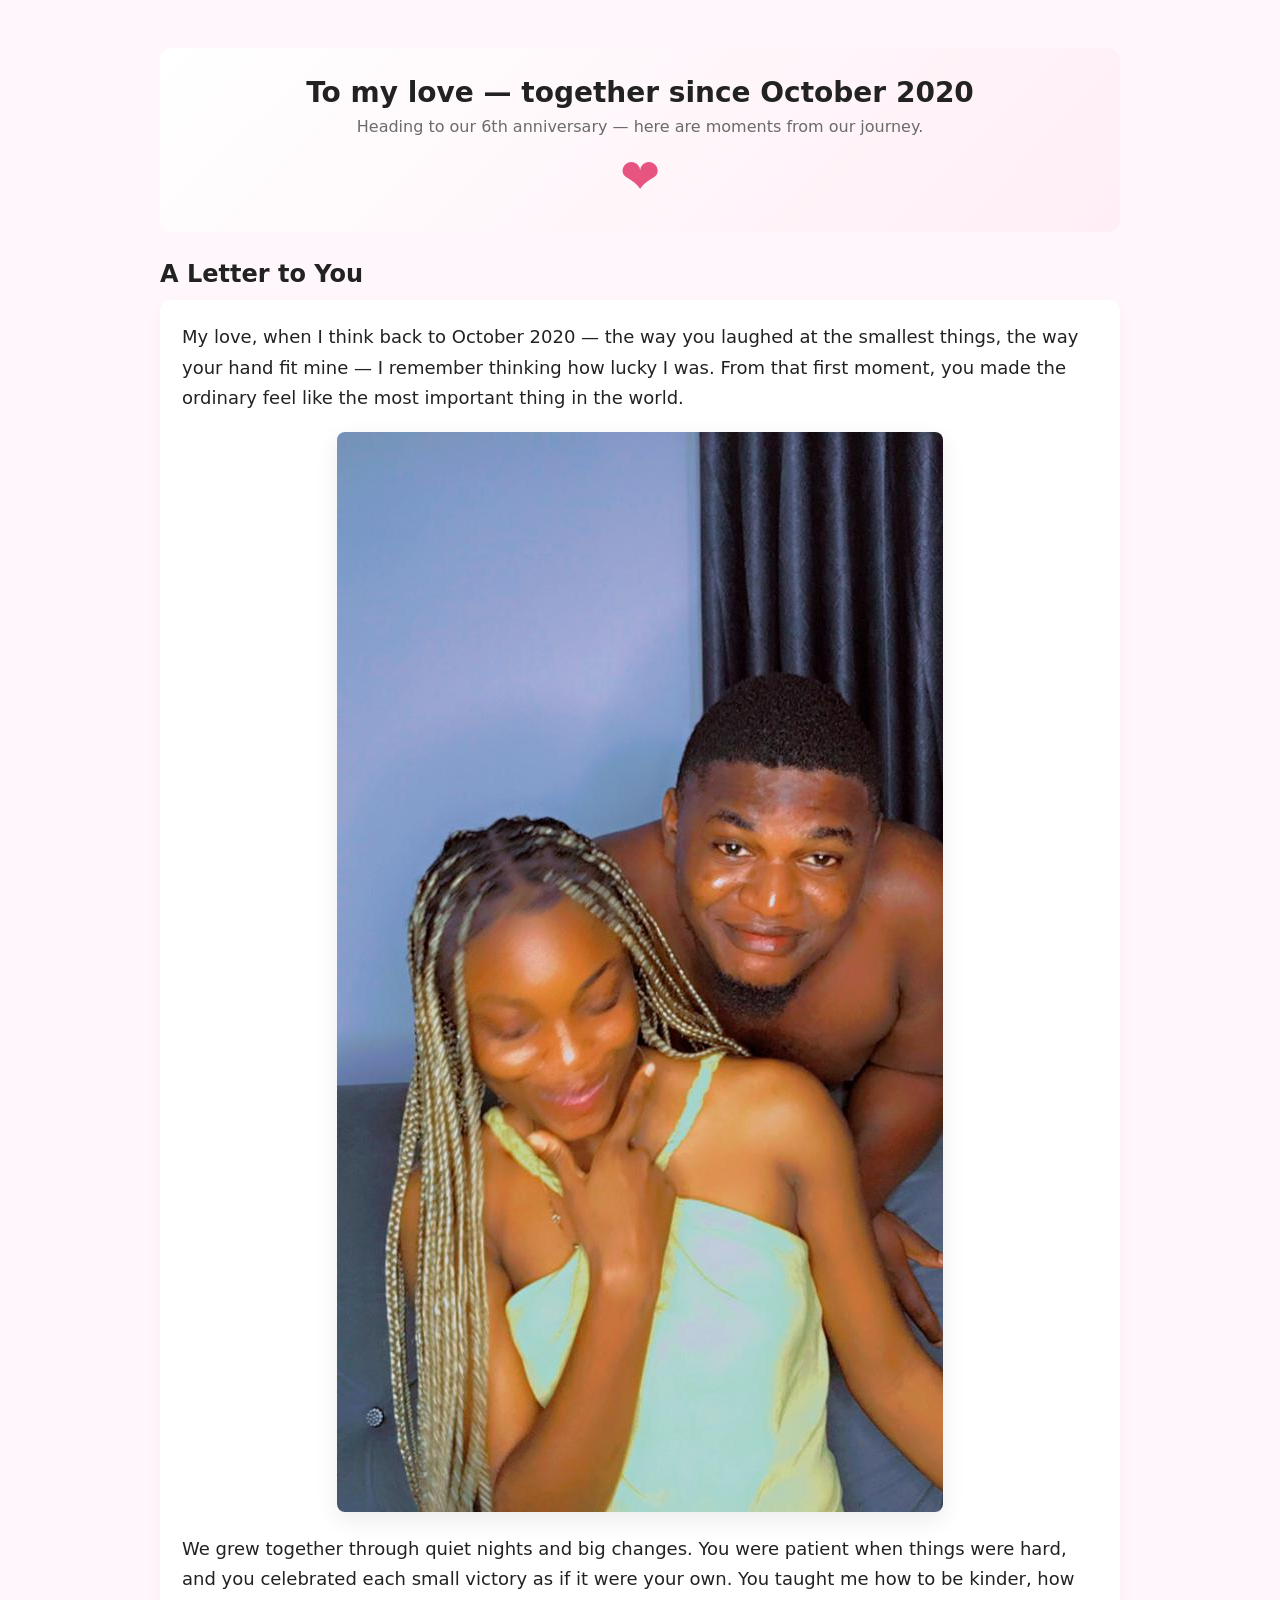
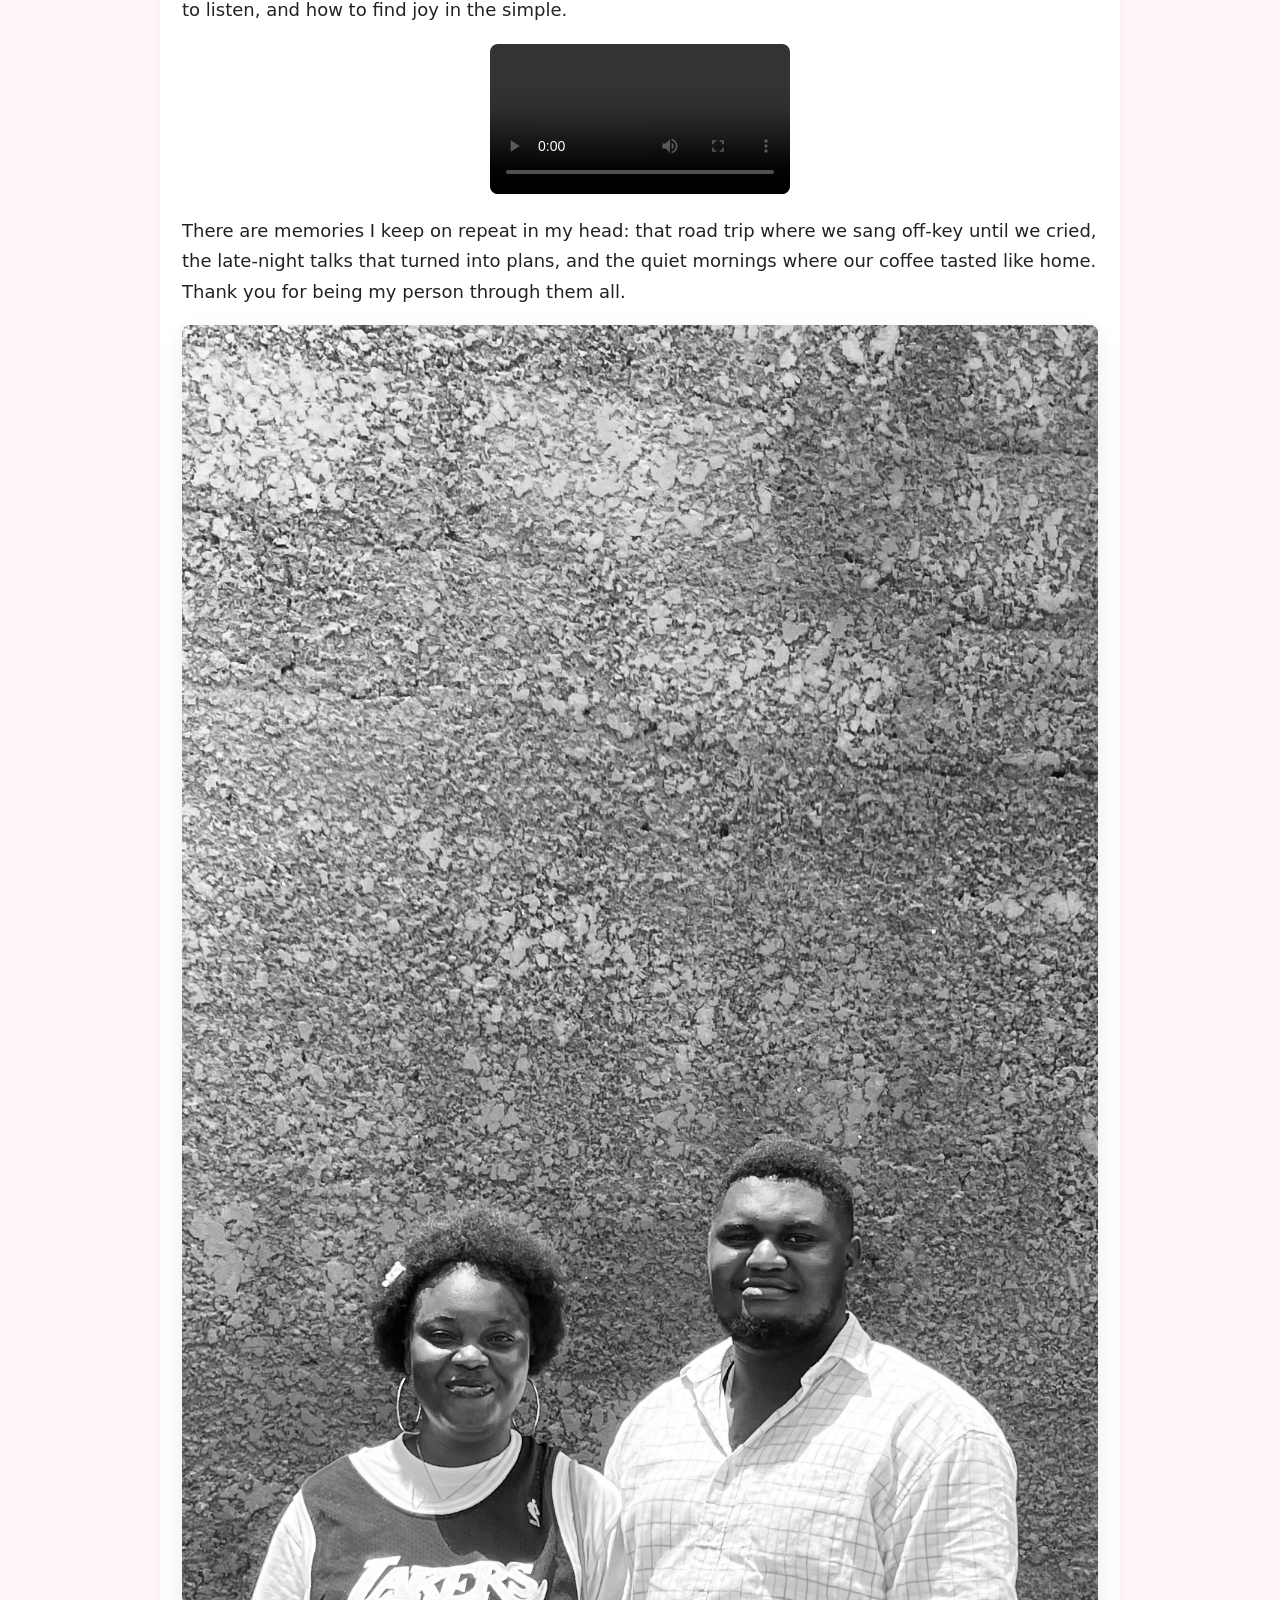
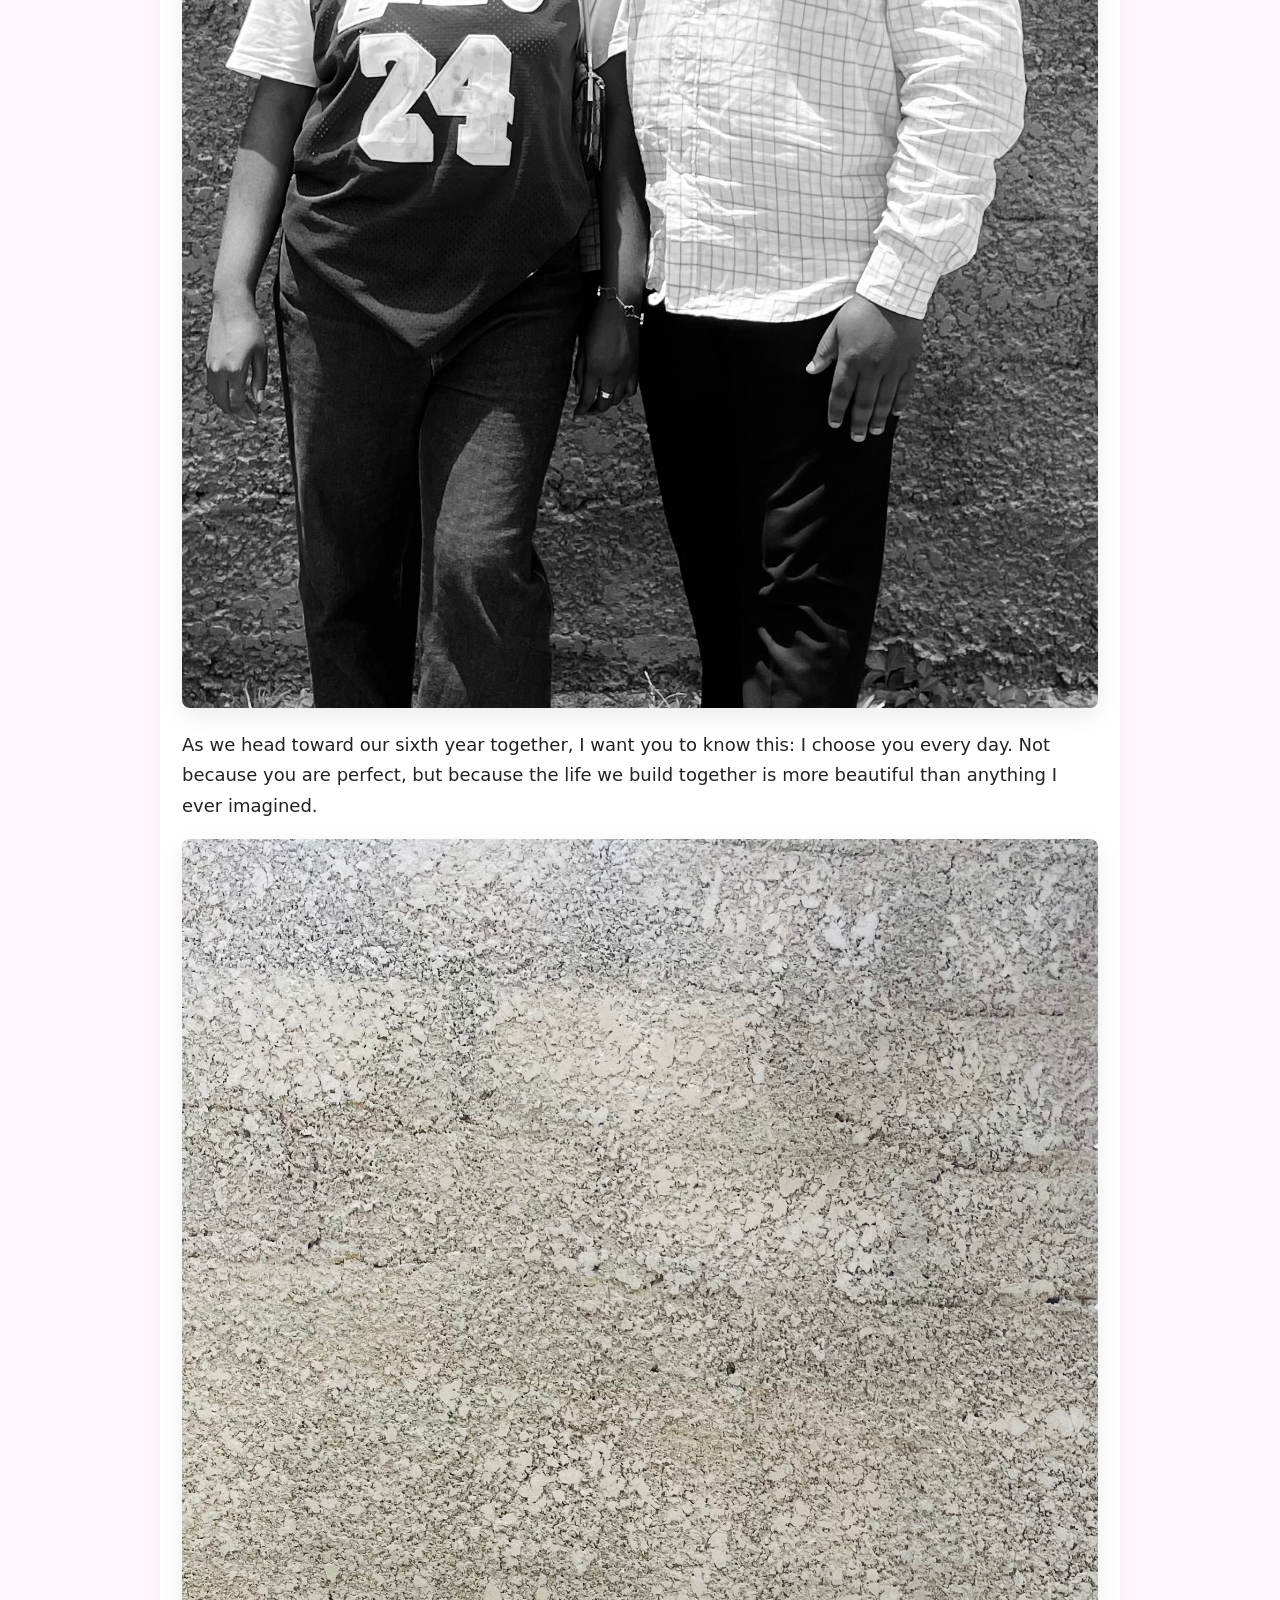
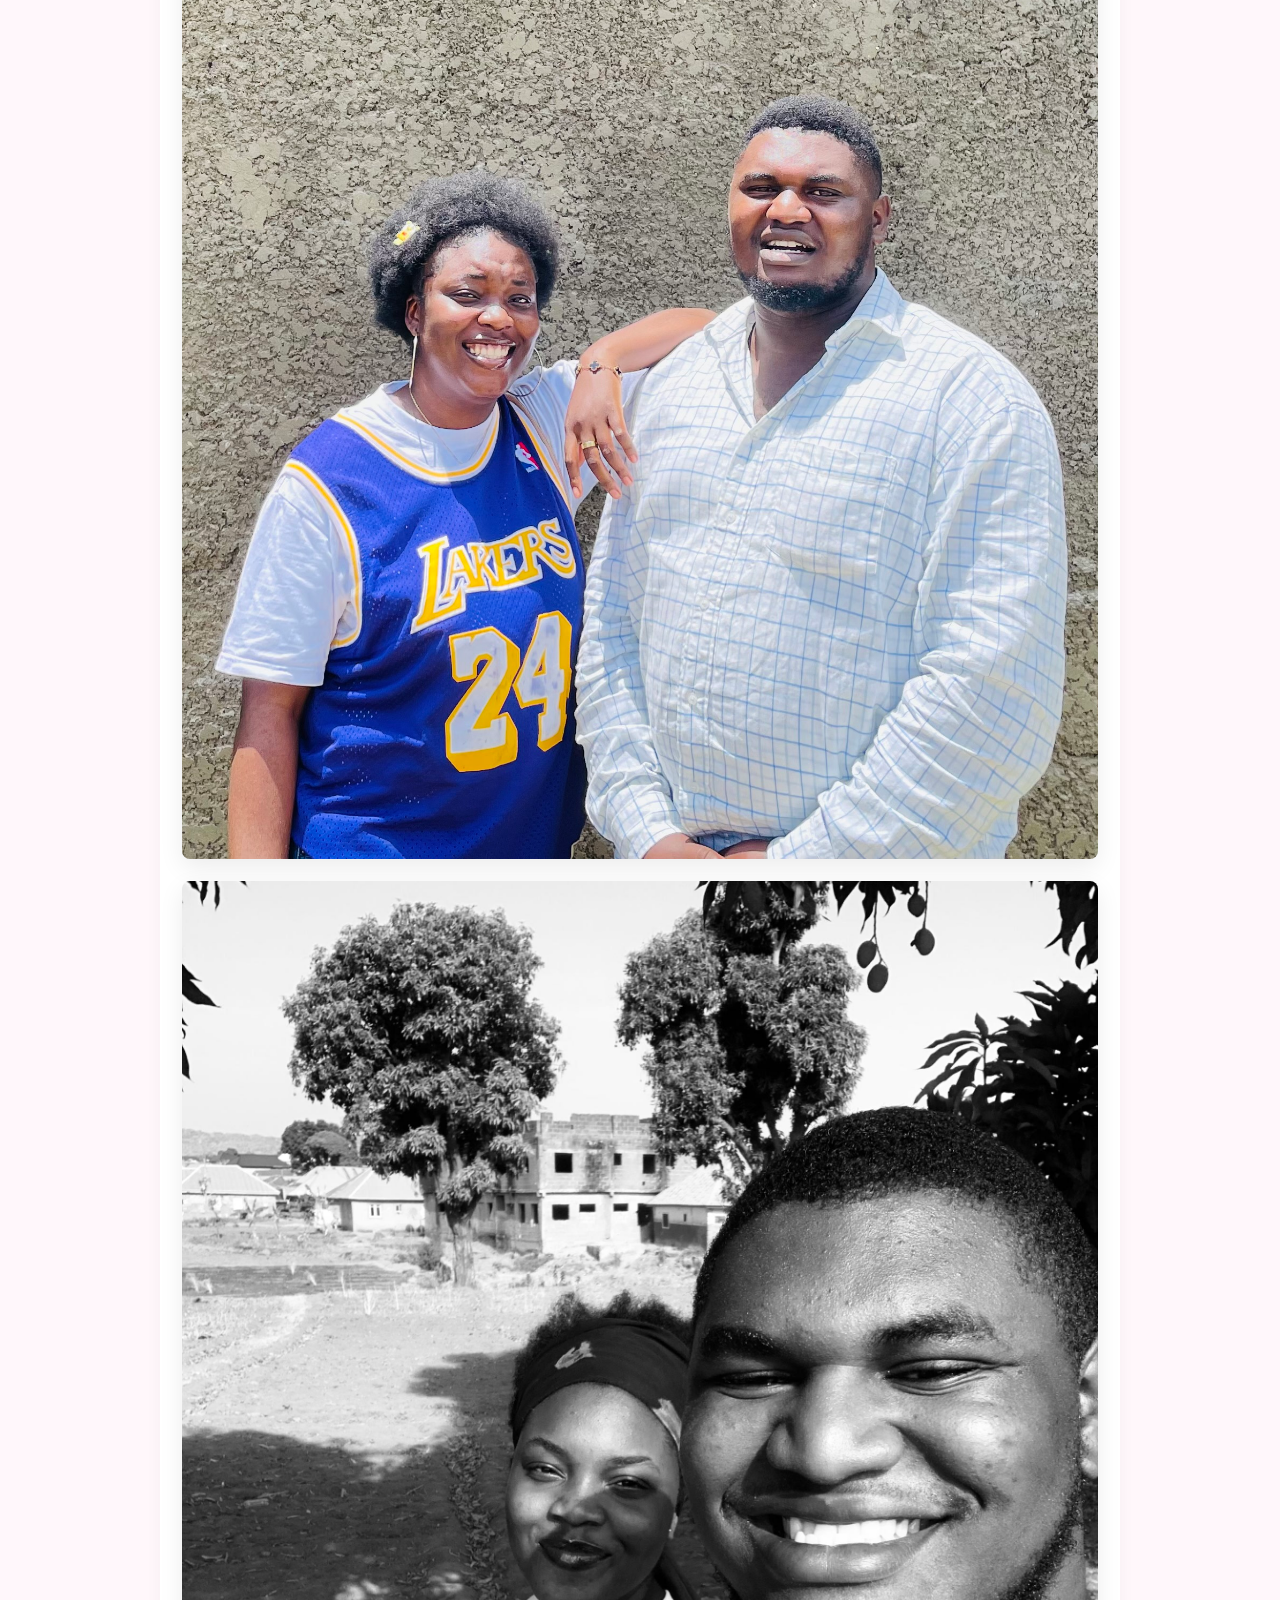
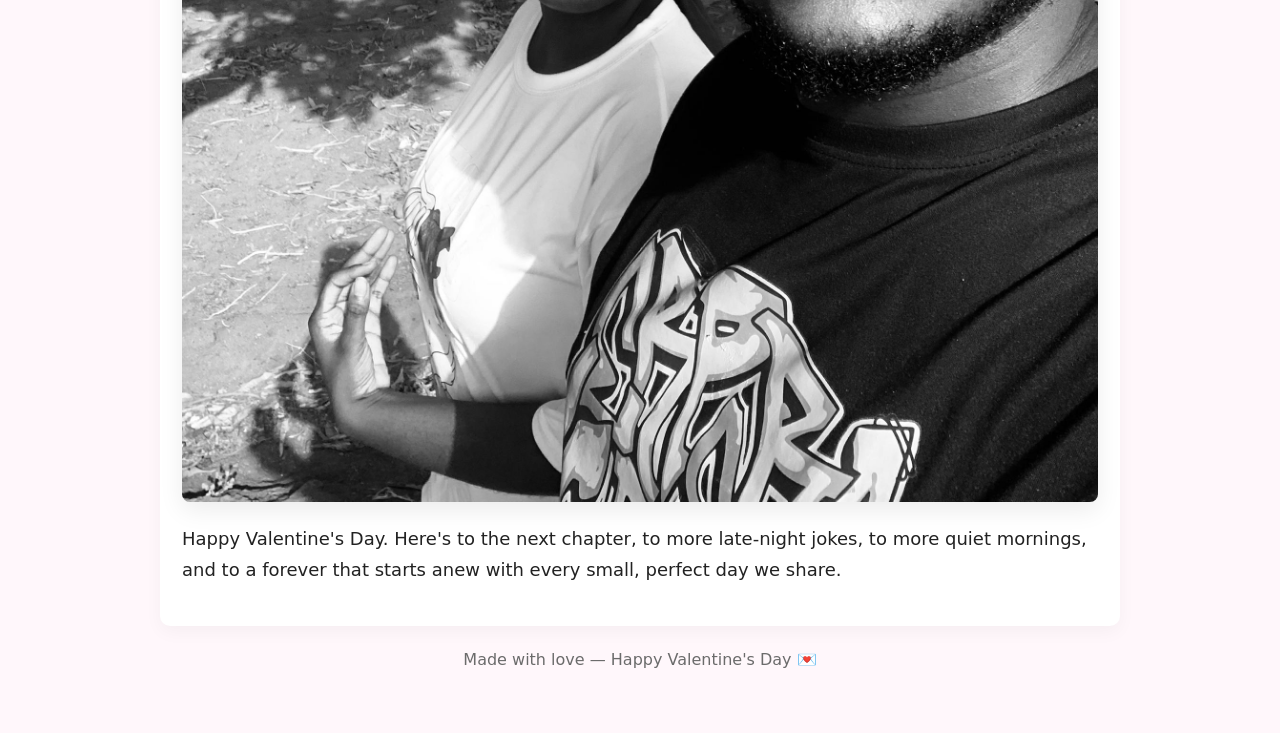
==== valentine.html @ 389cc927 "Add initial implementation of Valentine's Day tribute page - Create HTML structure for the tribute p" ====
<!doctype html>
<html lang="en">
  <head>
    <meta charset="utf-8" />
    <meta name="viewport" content="width=device-width, initial-scale=1" />
    <title>For You — 6 Years of Us</title>
    <link rel="stylesheet" href="css/styles.css" />
  </head>
  <body>
    <main class="page">
      <header class="hero">
        <h1>To my love — together since October 2020</h1>
        <p class="sub">Heading to our 6th anniversary — here are moments from our journey.</p>
        <div class="heart">❤</div>
      </header>

      <section class="story" id="story">
        <h2>A Letter to You</h2>
        <div id="story-content" class="story-content"></div>
      </section>

      <div id="lightbox" class="lightbox hidden">
        <button id="close">✕</button>
        <img id="lb-img" src="" alt="" />
        <div class="lb-controls">
          <button id="prev">◀</button>
          <button id="next">▶</button>
        </div>
      </div>

      <footer class="footer">
        <p>Made with love — Happy Valentine's Day 💌</p>
      </footer>
    </main>

    <script src="js/script.js"></script>
  </body>
</html>
---- css/styles.css ----
:root{
  --bg:#fff7fb;
  --accent:#e75480;
  --muted:#6b6b6b;
  --max-width:1000px;
}
*{box-sizing:border-box}
body{font-family:Inter, system-ui, -apple-system, 'Segoe UI', Roboto, 'Helvetica Neue', Arial; margin:0; background:var(--bg); color:#222}
.page{max-width:var(--max-width); margin:28px auto; padding:20px}
.hero{background:linear-gradient(135deg,#fff 0%,#ffeef6 100%); border-radius:12px; padding:28px; text-align:center; position:relative}
.hero h1{margin:0 0 8px; font-size:28px}
.hero .sub{margin:0 0 12px; color:var(--muted)}
.heart{font-size:48px; animation:beat 1s infinite ease-in-out; color:var(--accent); margin-top:8px}
@keyframes beat{0%,100%{transform:scale(1)}50%{transform:scale(1.15)}}

.timeline{margin-top:28px}
.timeline h2{margin:0 0 12px}
.timeline-items{display:flex; gap:12px; flex-wrap:wrap}
.tl-item{background:#fff; border-radius:10px; padding:12px; flex:1 1 150px; min-width:150px; box-shadow:0 4px 12px rgba(0,0,0,0.06)}
.tl-item h3{margin:0 0 6px; font-size:16px}
.tl-item p{margin:0; color:var(--muted); font-size:14px}

.gallery{margin-top:28px}
.grid{display:grid; grid-template-columns:repeat(auto-fill,minmax(160px,1fr)); gap:12px}
.thumb{background:#fff; border-radius:10px; overflow:hidden; position:relative; cursor:pointer; box-shadow:0 6px 18px rgba(0,0,0,0.08)}
.thumb img{width:100%; height:160px; object-fit:cover; display:block}
.caption{padding:8px; font-size:13px; color:var(--muted)}

/* Story / speech layout */
.story{margin-top:28px}
.story h2{margin:0 0 12px}
.story-content{background:#fff; padding:22px; border-radius:10px; box-shadow:0 6px 18px rgba(0,0,0,0.04)}
.speech{font-size:18px; line-height:1.7; color:#222; margin-bottom:18px}
.speech p{margin:0}
.media{margin:18px 0; text-align:center}
.media img{max-width:100%; height:auto; border-radius:8px; box-shadow:0 8px 24px rgba(0,0,0,0.08); cursor:pointer}
.media video{max-width:100%; border-radius:8px}
.media figcaption{color:var(--muted); margin-top:8px; font-size:13px}

.lightbox{position:fixed; inset:0; display:flex; align-items:center; justify-content:center; background:rgba(0,0,0,0.7); z-index:1000; padding:24px}
.lightbox.hidden{display:none}
.lightbox img{max-width:90%; max-height:70vh; border-radius:8px; display:block}
.lightbox #close{position:absolute; top:18px; right:18px; background:transparent; border:0; color:#fff; font-size:22px}
.lightbox p{color:#fff; margin-top:12px; text-align:center}
.lb-controls{position:absolute; left:18px; right:18px; bottom:28px; display:flex; justify-content:space-between}
.lb-controls button{background:rgba(255,255,255,0.15); border:0; color:#fff; font-size:20px; padding:10px 14px; border-radius:6px}

.footer{text-align:center; color:var(--muted); margin-top:24px}

@media (max-width:520px){.hero h1{font-size:20px}.thumb img{height:120px}}
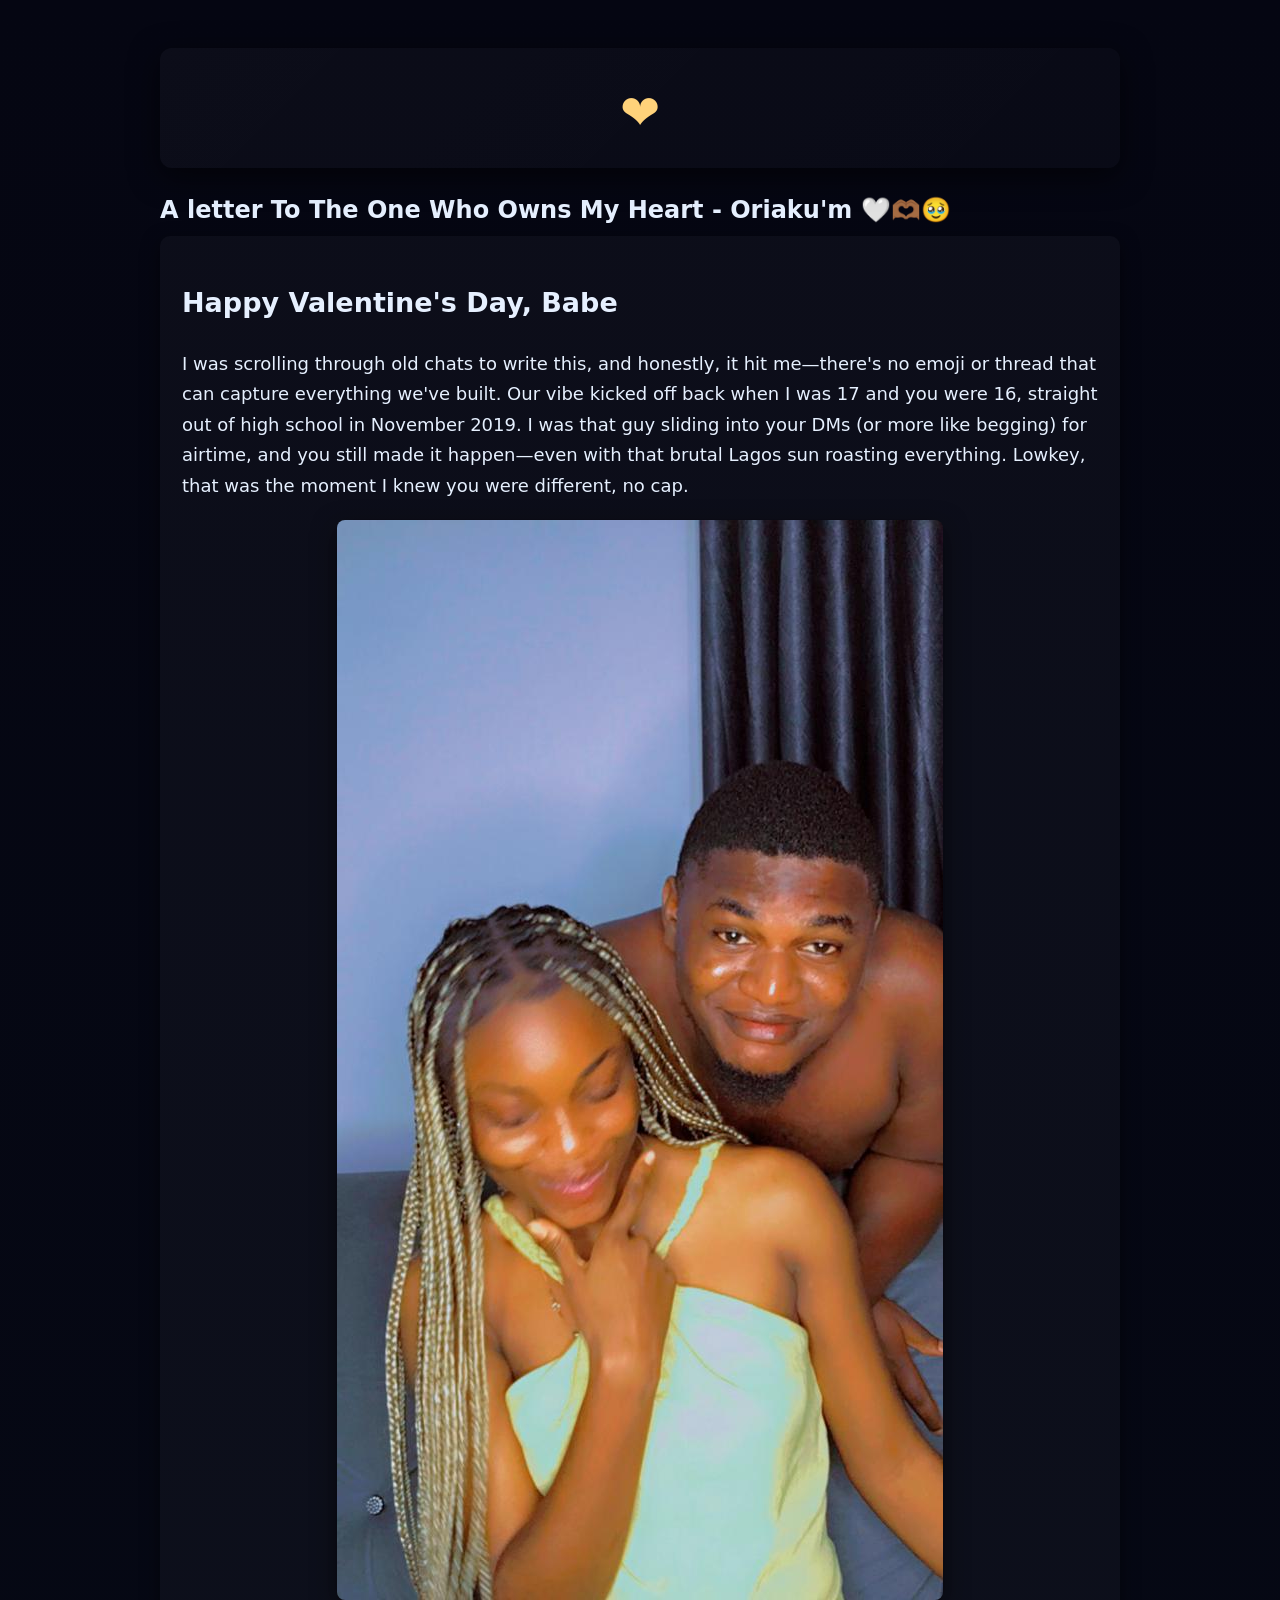
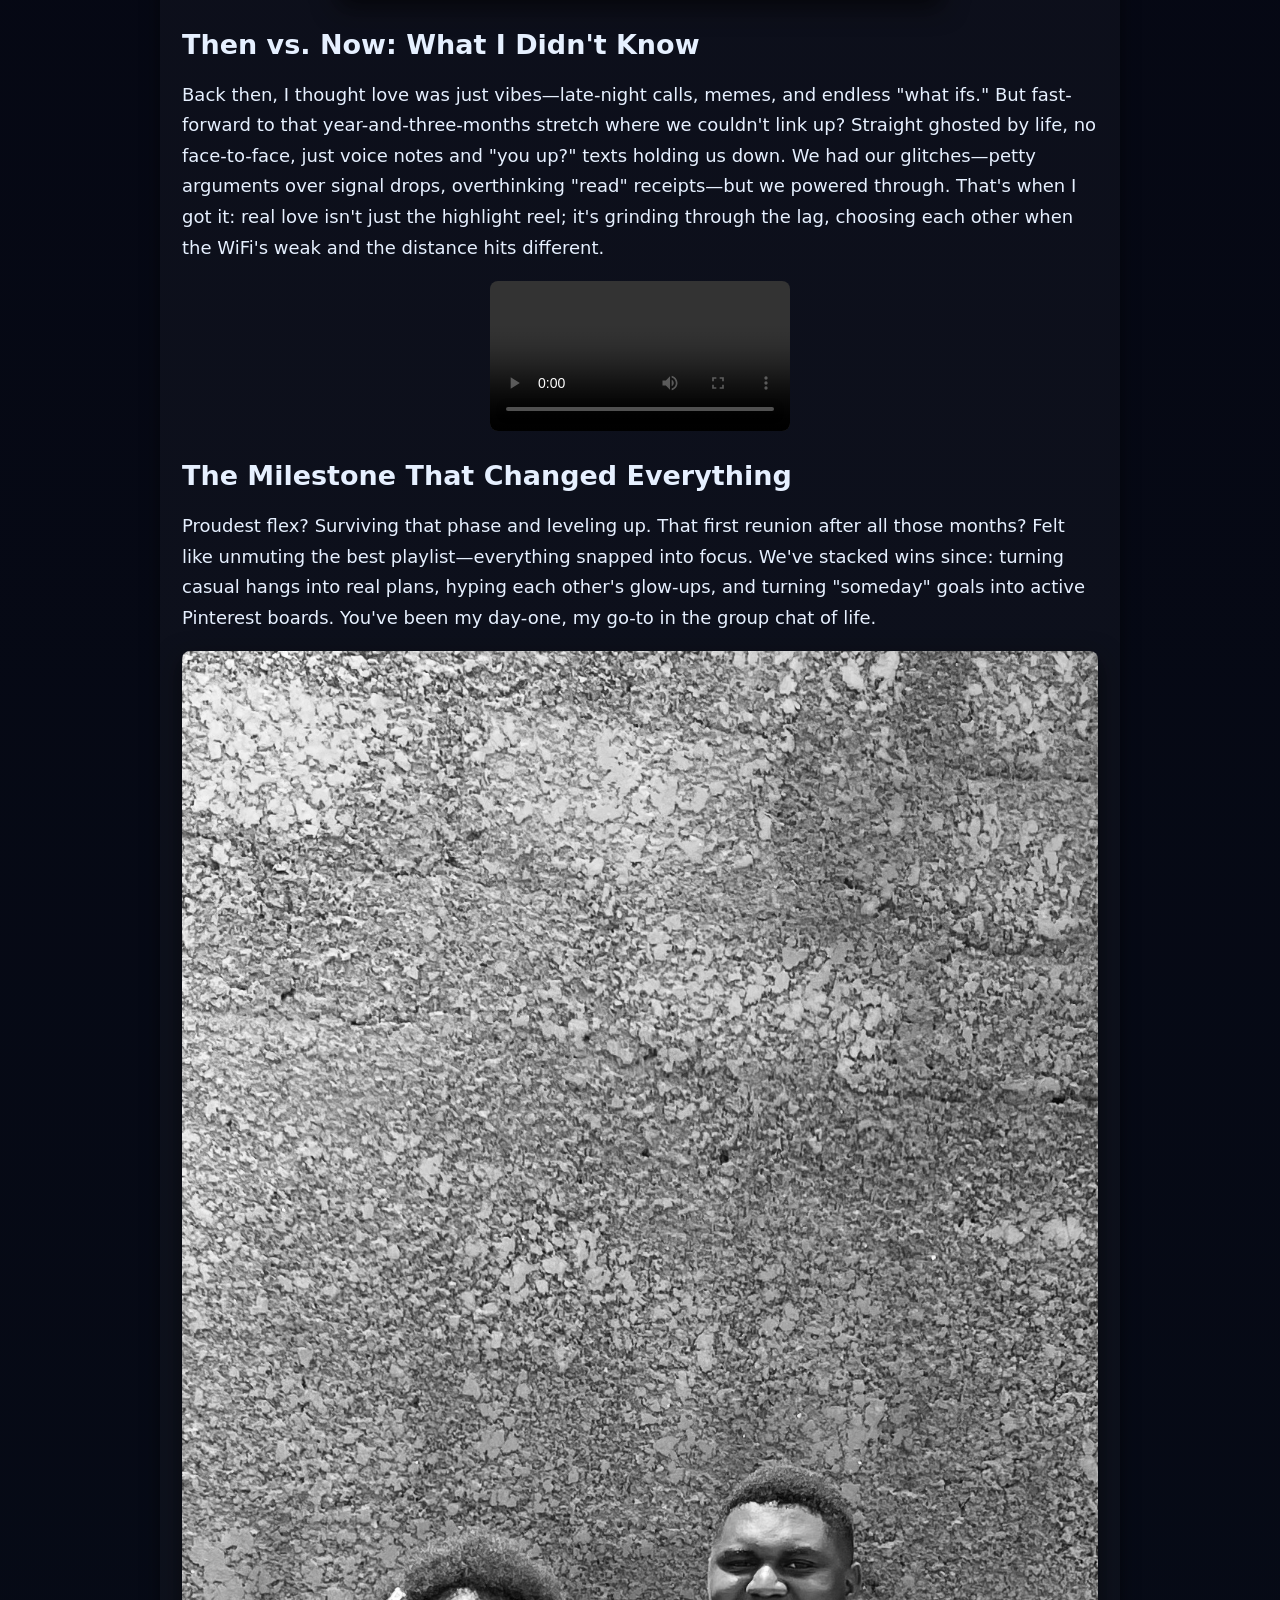
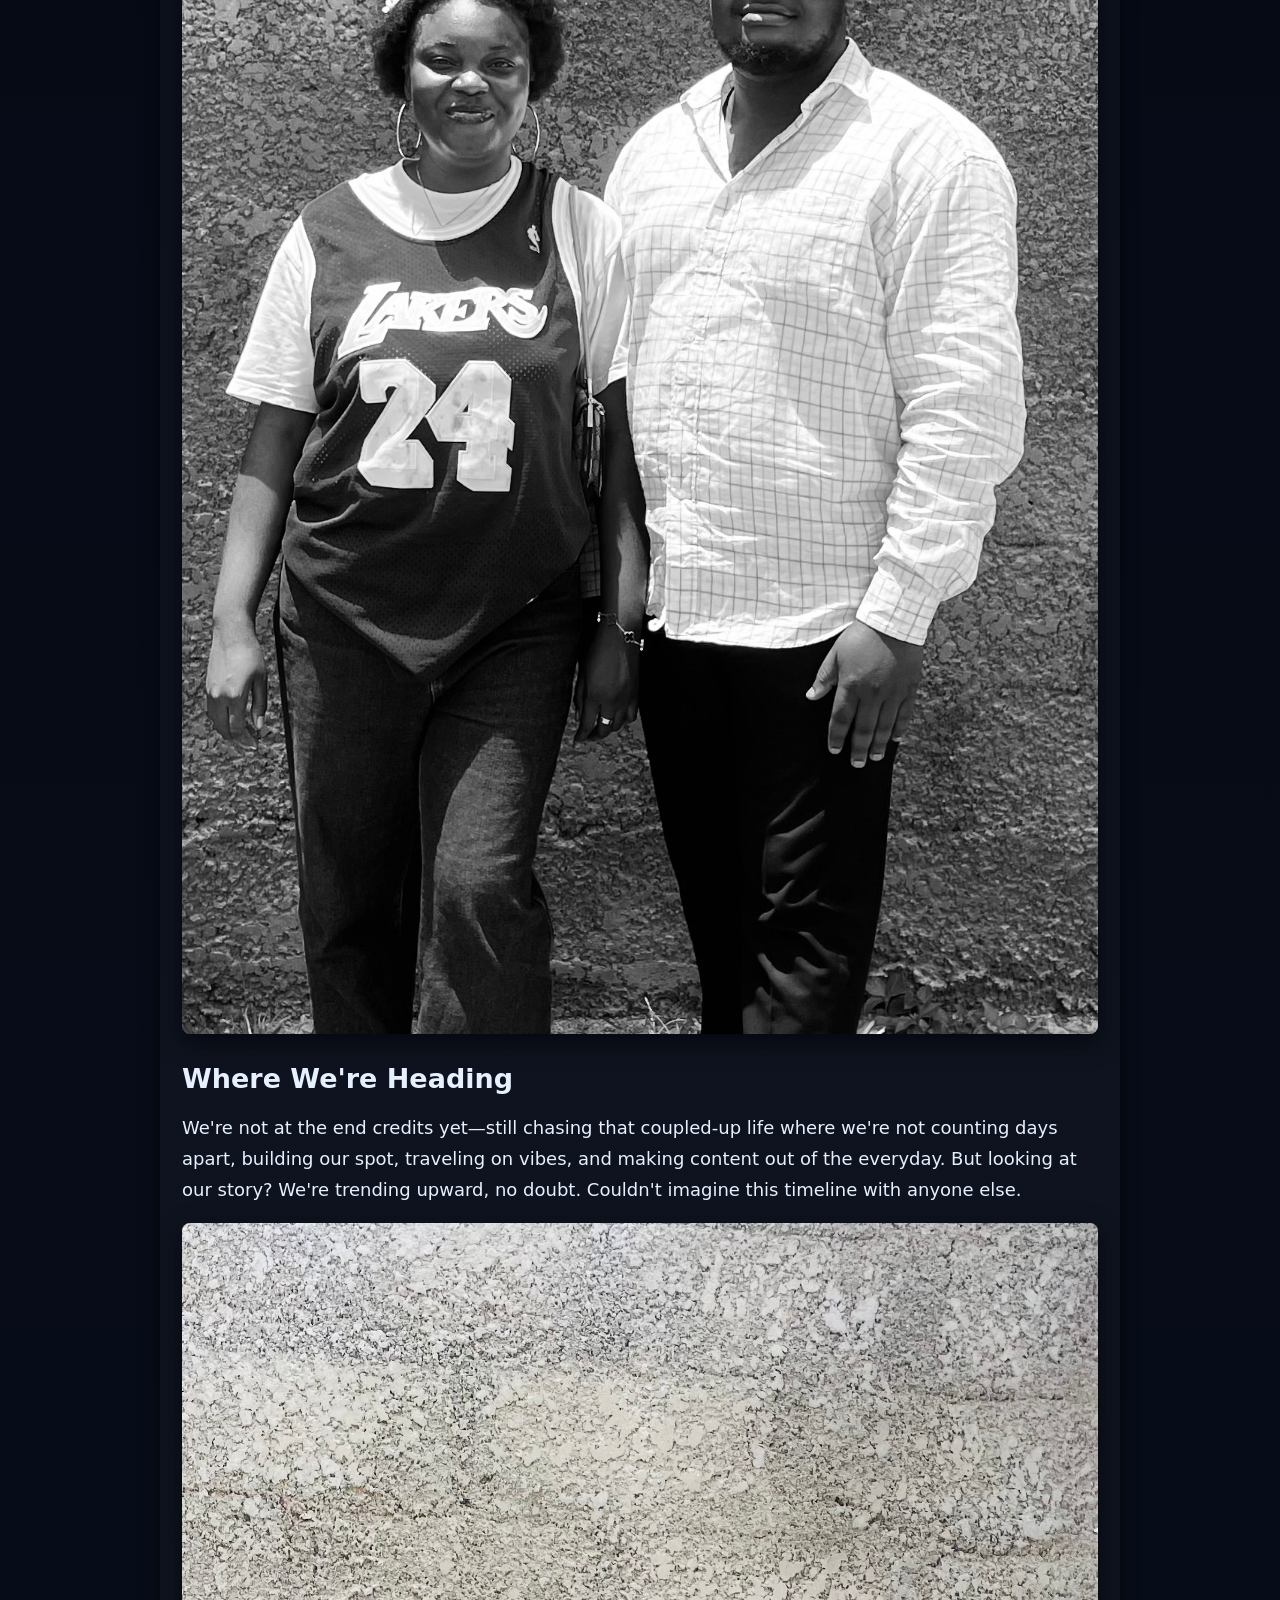
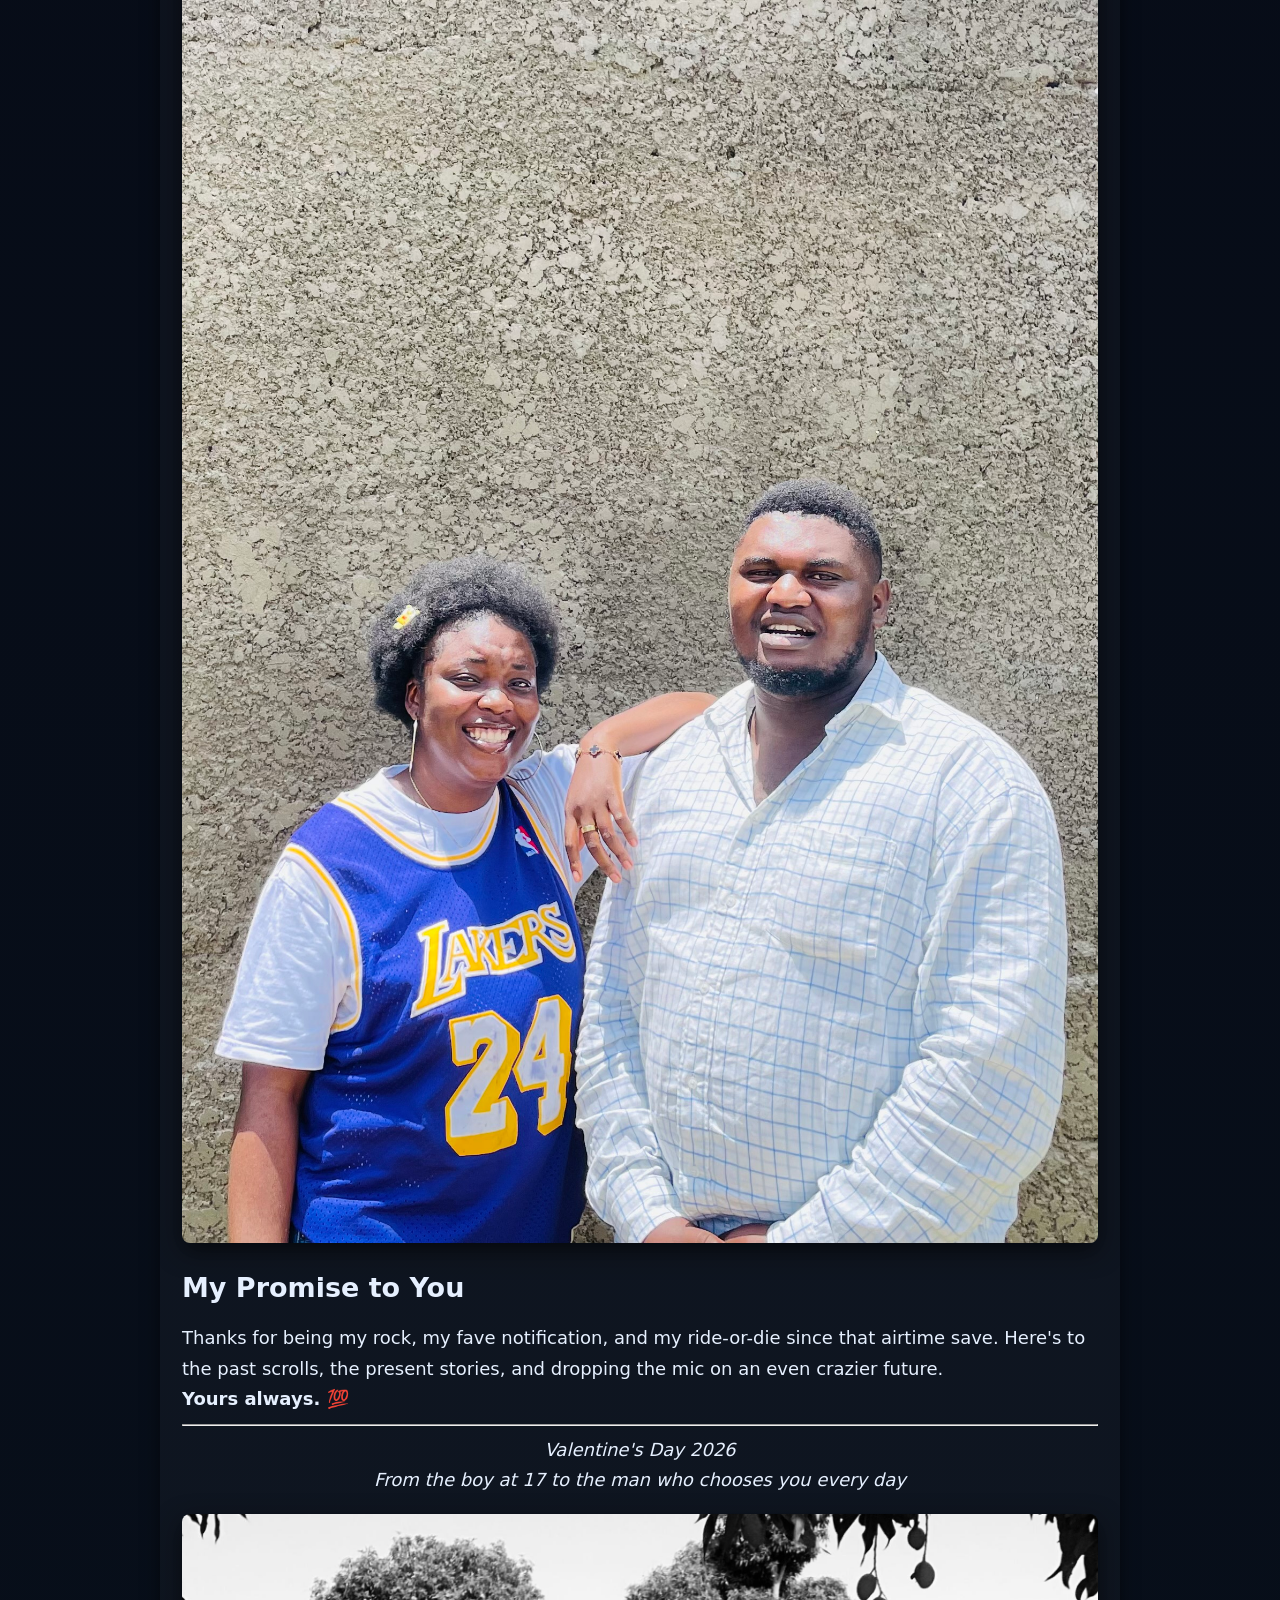
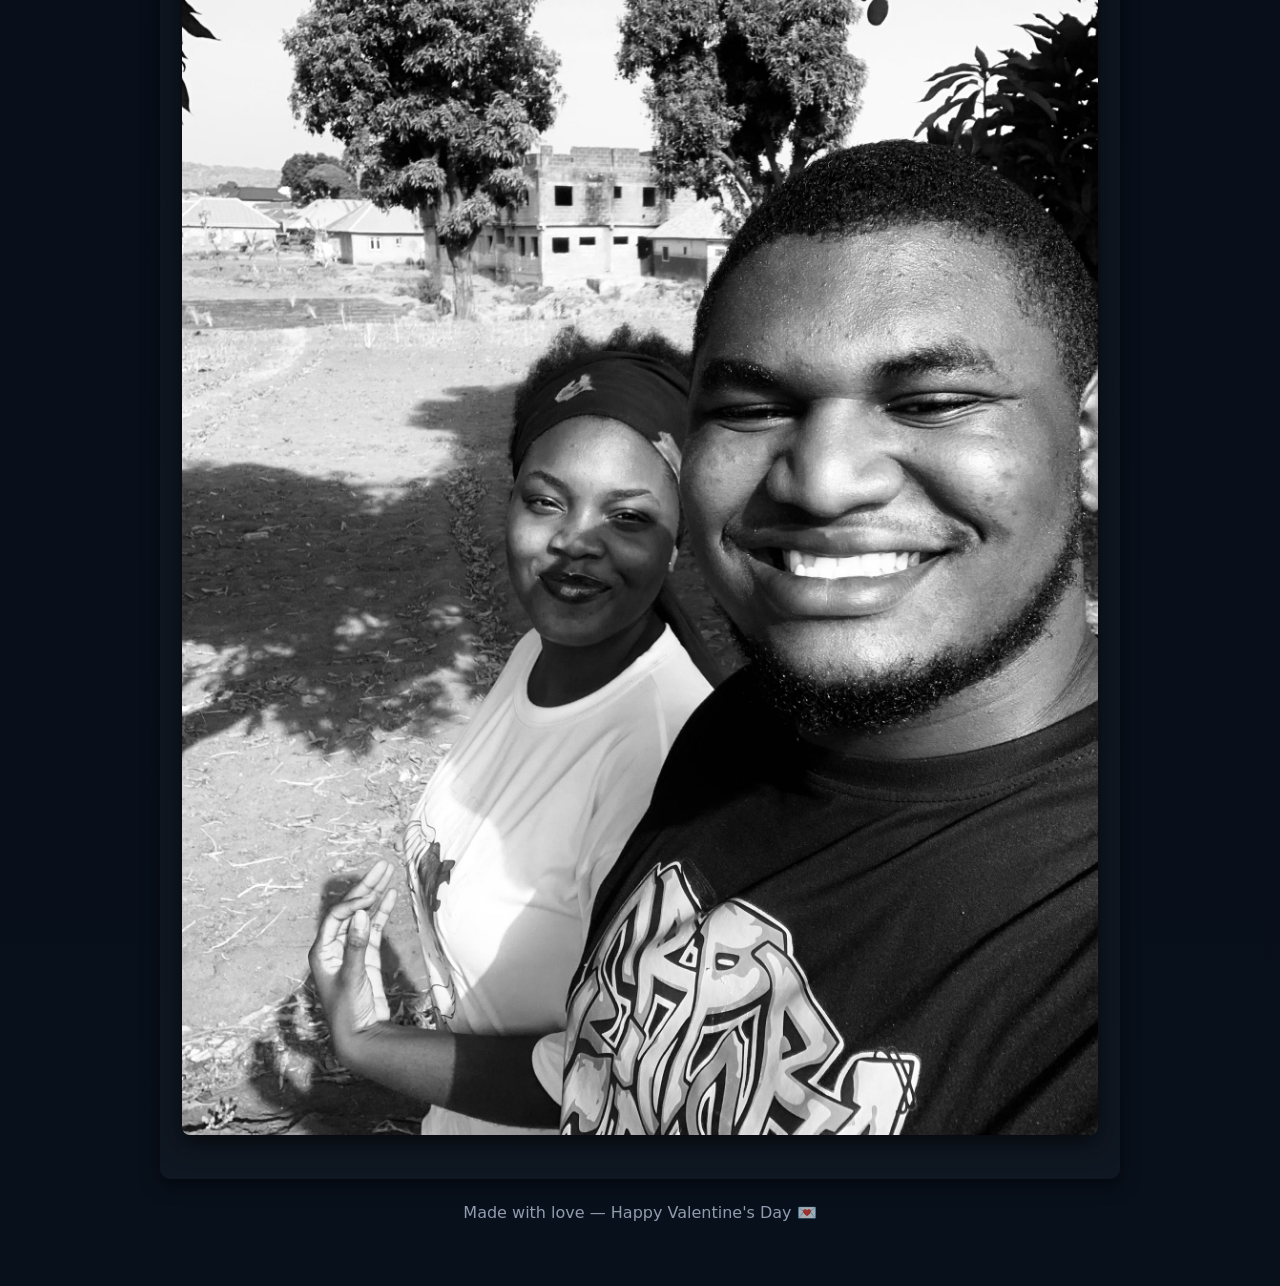
==== commit 46db5d31: "Refactor styles and update HTML content for anniversary tribute" ====
--- a/valentine.html
+++ b/valentine.html
@@ -9,13 +9,11 @@
   <body>
     <main class="page">
       <header class="hero">
-        <h1>To my love — together since October 2020</h1>
-        <p class="sub">Heading to our 6th anniversary — here are moments from our journey.</p>
         <div class="heart">❤</div>
       </header>
 
       <section class="story" id="story">
-        <h2>A Letter to You</h2>
+        <h2>A letter To The One Who Owns My Heart - Oriaku'm 🤍🫶🏾🥹 </h2>
         <div id="story-content" class="story-content"></div>
       </section>
 
--- a/css/styles.css
+++ b/css/styles.css
@@ -1,13 +1,16 @@
+.root-fallback{}
 :root{
-  --bg:#fff7fb;
-  --accent:#e75480;
-  --muted:#6b6b6b;
-  --max-width:1000px;
+  --bg-dark-1: #050612; /* deep navy */
+  --bg-dark-2: #08101b; /* near black blue */
+  --accent:#ffd27a; /* soft gold instead of pink */
+  --muted:rgba(220,230,255,0.65);
+  --text:#e6f0ff;
+  --page-max-width:1000px;
 }
 *{box-sizing:border-box}
-body{font-family:Inter, system-ui, -apple-system, 'Segoe UI', Roboto, 'Helvetica Neue', Arial; margin:0; background:var(--bg); color:#222}
-.page{max-width:var(--max-width); margin:28px auto; padding:20px}
-.hero{background:linear-gradient(135deg,#fff 0%,#ffeef6 100%); border-radius:12px; padding:28px; text-align:center; position:relative}
+body{font-family:Inter, system-ui, -apple-system, 'Segoe UI', Roboto, 'Helvetica Neue', Arial; margin:0; background:linear-gradient(180deg,var(--bg-dark-1) 0%, var(--bg-dark-2) 100%); color:var(--text); min-height:100vh;}
+.page{max-width:var(--page-max-width); margin:28px auto; padding:20px; position:relative; z-index:2}
+.hero{background:linear-gradient(135deg, rgba(255,255,255,0.03) 0%, rgba(255,255,255,0.02) 100%); border-radius:12px; padding:28px; text-align:center; position:relative; box-shadow:0 8px 30px rgba(0,0,0,0.6);}
 .hero h1{margin:0 0 8px; font-size:28px}
 .hero .sub{margin:0 0 12px; color:var(--muted)}
 .heart{font-size:48px; animation:beat 1s infinite ease-in-out; color:var(--accent); margin-top:8px}
@@ -16,13 +19,13 @@
 .timeline{margin-top:28px}
 .timeline h2{margin:0 0 12px}
 .timeline-items{display:flex; gap:12px; flex-wrap:wrap}
-.tl-item{background:#fff; border-radius:10px; padding:12px; flex:1 1 150px; min-width:150px; box-shadow:0 4px 12px rgba(0,0,0,0.06)}
+.tl-item{background:rgba(255,255,255,0.02); border-radius:10px; padding:12px; flex:1 1 150px; min-width:150px; box-shadow:0 6px 20px rgba(2,6,12,0.6)}
 .tl-item h3{margin:0 0 6px; font-size:16px}
 .tl-item p{margin:0; color:var(--muted); font-size:14px}
 
 .gallery{margin-top:28px}
 .grid{display:grid; grid-template-columns:repeat(auto-fill,minmax(160px,1fr)); gap:12px}
-.thumb{background:#fff; border-radius:10px; overflow:hidden; position:relative; cursor:pointer; box-shadow:0 6px 18px rgba(0,0,0,0.08)}
+.thumb{background:rgba(255,255,255,0.02); border-radius:10px; overflow:hidden; position:relative; cursor:pointer; box-shadow:0 8px 24px rgba(0,0,0,0.6)}
 .thumb img{width:100%; height:160px; object-fit:cover; display:block}
 .caption{padding:8px; font-size:13px; color:var(--muted)}
 
@@ -37,14 +40,52 @@
 .media video{max-width:100%; border-radius:8px}
 .media figcaption{color:var(--muted); margin-top:8px; font-size:13px}
 
-.lightbox{position:fixed; inset:0; display:flex; align-items:center; justify-content:center; background:rgba(0,0,0,0.7); z-index:1000; padding:24px}
+.lightbox{position:fixed; inset:0; display:flex; align-items:center; justify-content:center; background:rgba(0,0,0,0.75); z-index:1000; padding:24px}
 .lightbox.hidden{display:none}
 .lightbox img{max-width:90%; max-height:70vh; border-radius:8px; display:block}
-.lightbox #close{position:absolute; top:18px; right:18px; background:transparent; border:0; color:#fff; font-size:22px}
-.lightbox p{color:#fff; margin-top:12px; text-align:center}
+.lightbox #close{position:absolute; top:18px; right:18px; background:transparent; border:0; color:var(--text); font-size:22px}
 .lb-controls{position:absolute; left:18px; right:18px; bottom:28px; display:flex; justify-content:space-between}
-.lb-controls button{background:rgba(255,255,255,0.15); border:0; color:#fff; font-size:20px; padding:10px 14px; border-radius:6px}
+.lb-controls button{background:rgba(255,255,255,0.06); border:0; color:var(--text); font-size:20px; padding:10px 14px; border-radius:6px}
 
 .footer{text-align:center; color:var(--muted); margin-top:24px}
 
+.story{margin-top:28px}
+.story h2{margin:0 0 12px}
+.story-content{background:rgba(255,255,255,0.03); padding:22px; border-radius:10px; box-shadow:0 6px 18px rgba(0,0,0,0.5)}
+.speech{font-size:18px; line-height:1.7; color:var(--text); margin-bottom:18px}
+.speech p{margin:0}
+.media{margin:18px 0; text-align:center}
+.media img{max-width:100%; height:auto; border-radius:8px; box-shadow:0 8px 24px rgba(0,0,0,0.6); cursor:pointer}
+.media video{max-width:100%; border-radius:8px}
+.media figcaption{color:var(--muted); margin-top:8px; font-size:13px}
+
 @media (max-width:520px){.hero h1{font-size:20px}.thumb img{height:120px}}
+
+/* Starry background layers */
+body::before{
+  content:"";
+  position:fixed;
+  inset:0;
+  z-index:0;
+  background-image:
+    radial-gradient(1px 1px at 10% 20%, rgba(255,255,255,0.9) 50%, transparent 51%),
+    radial-gradient(1px 1px at 20% 80%, rgba(255,255,255,0.85) 50%, transparent 51%),
+    radial-gradient(1px 1px at 40% 10%, rgba(255,255,255,0.8) 50%, transparent 51%),
+    radial-gradient(1px 1px at 70% 40%, rgba(255,255,255,0.9) 50%, transparent 51%),
+    radial-gradient(1px 1px at 85% 75%, rgba(255,255,255,0.85) 50%, transparent 51%),
+    radial-gradient(0.8px 0.8px at 50% 50%, rgba(255,255,255,0.7) 50%, transparent 51%);
+  background-size: 200px 200px, 300px 300px, 240px 240px, 360px 360px, 420px 420px, 120px 120px;
+  opacity:0.9;
+  pointer-events:none;
+  animation: twinkle 6s linear infinite;
+}
+
+@keyframes twinkle{
+  0%{opacity:0.85}
+  50%{opacity:0.6}
+  100%{opacity:0.85}
+}
+
+/* make sure main content sits above stars */
+.page, .hero, .story-content { position: relative; z-index:2 }
+
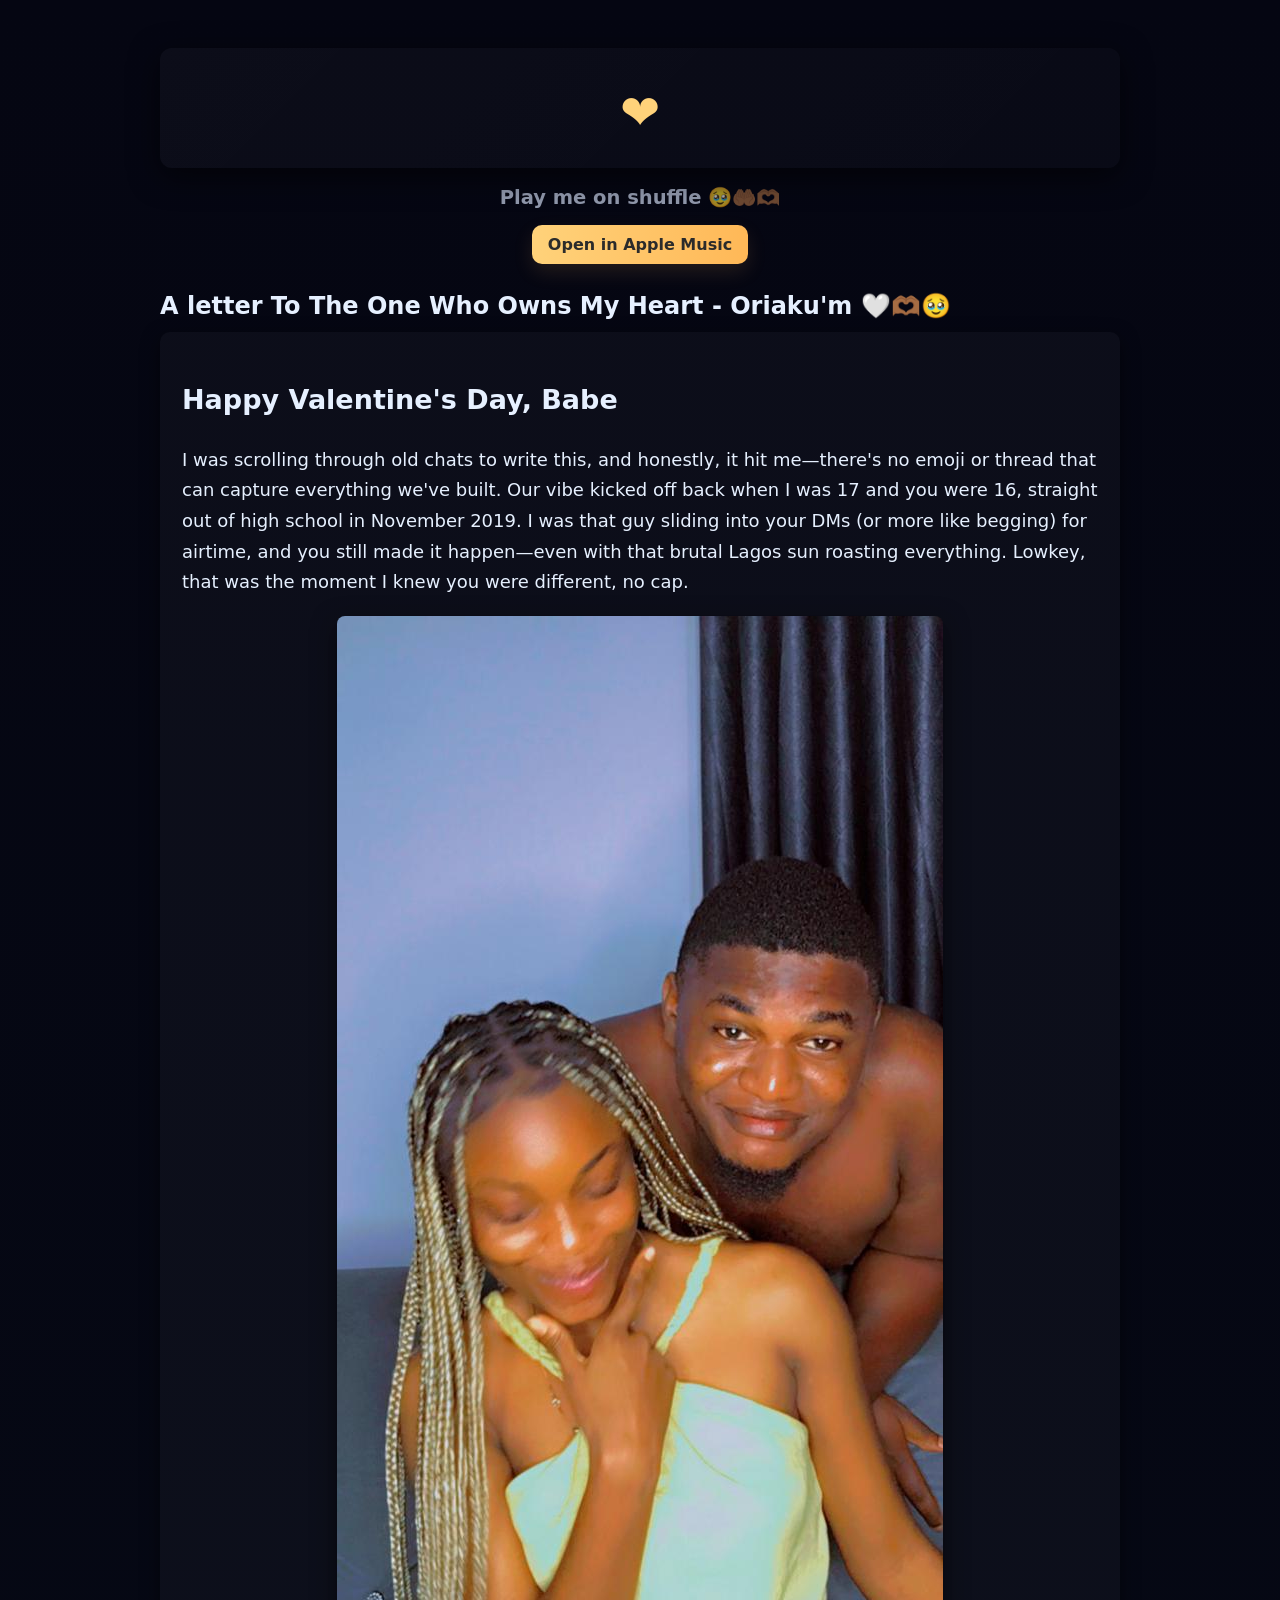
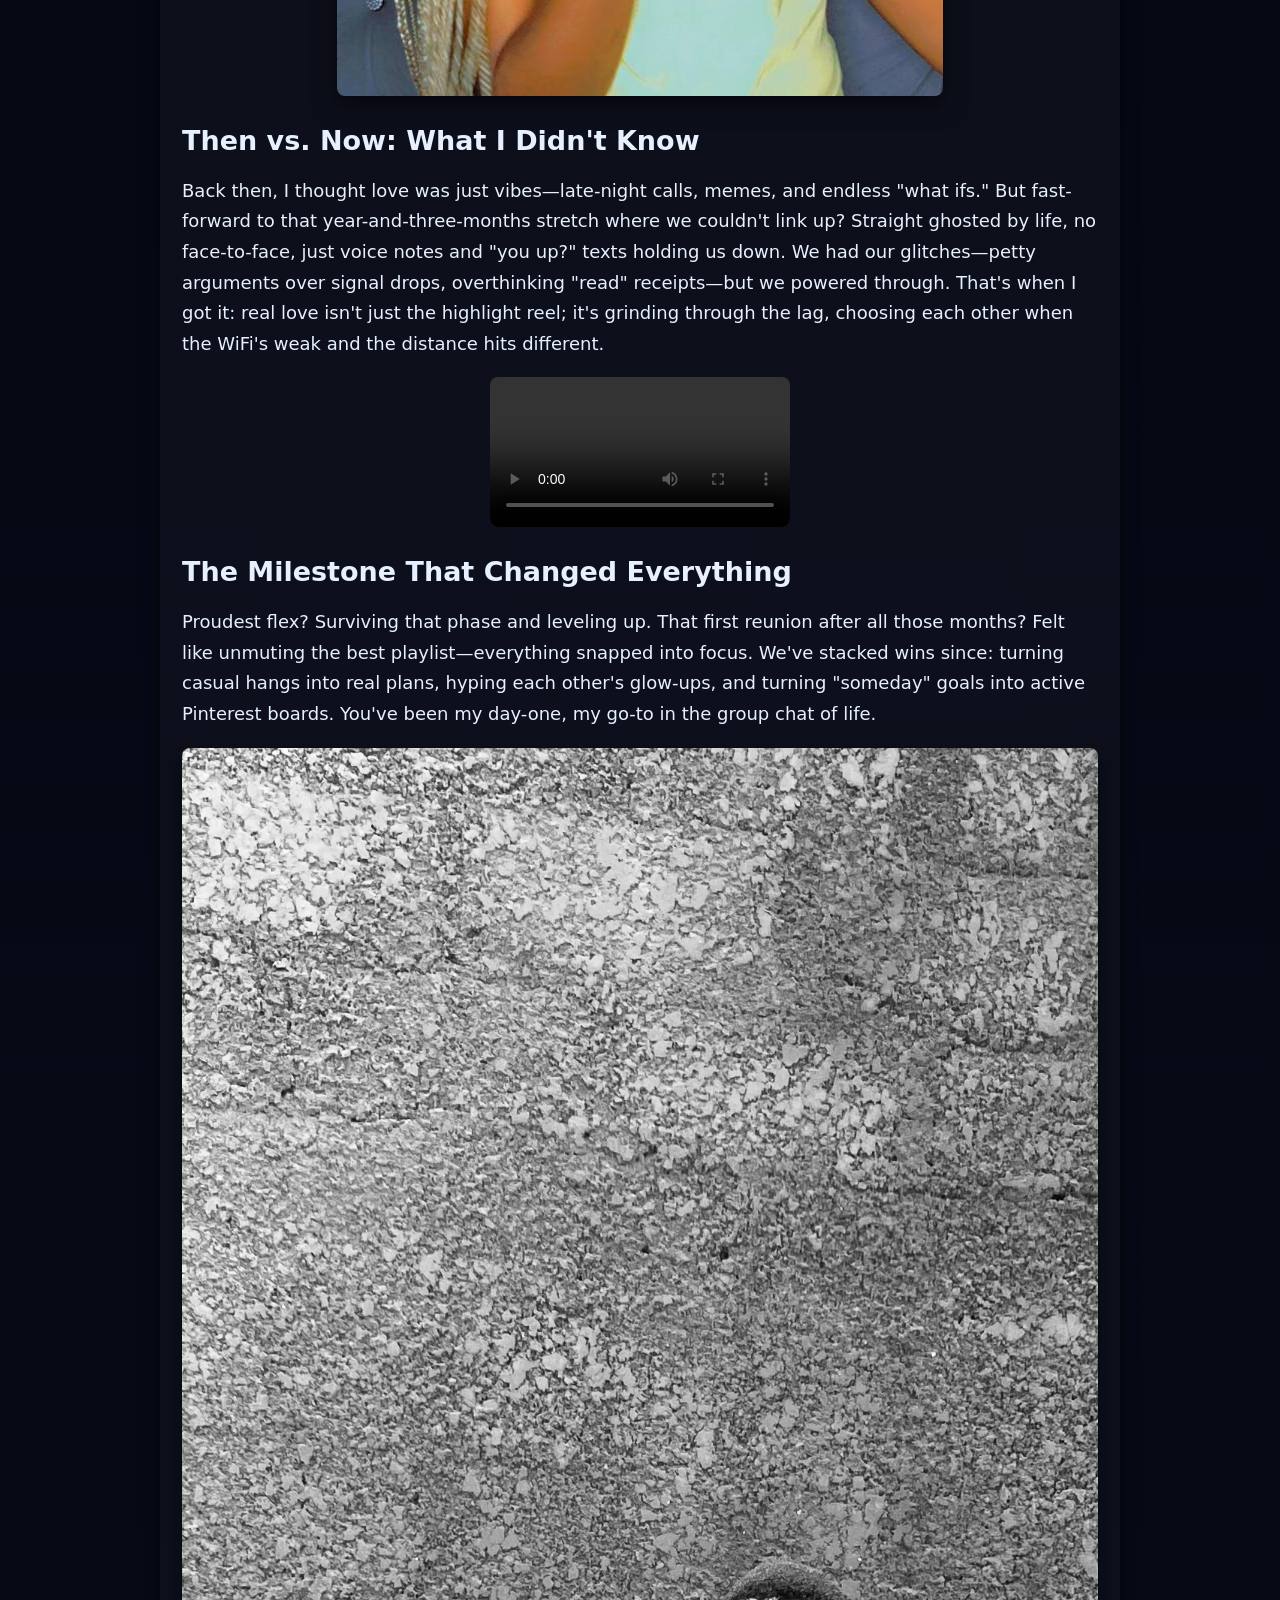
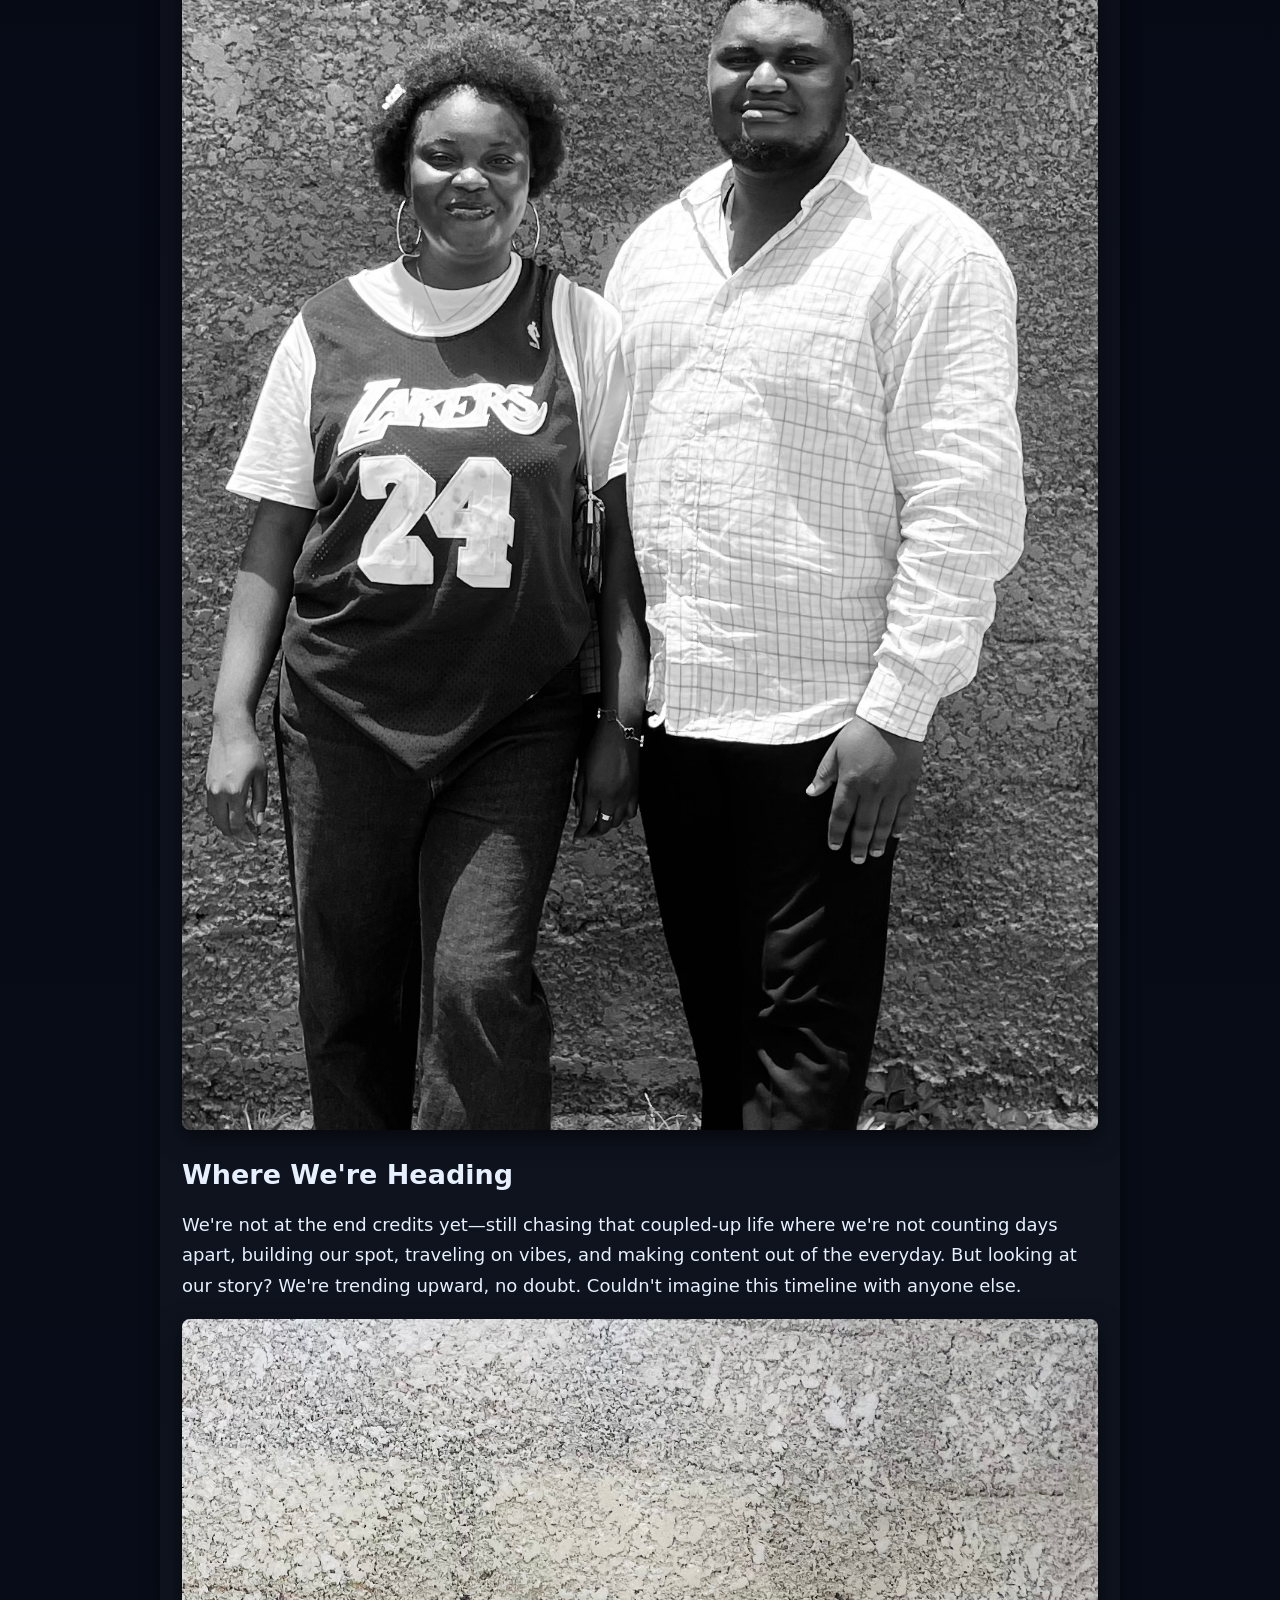
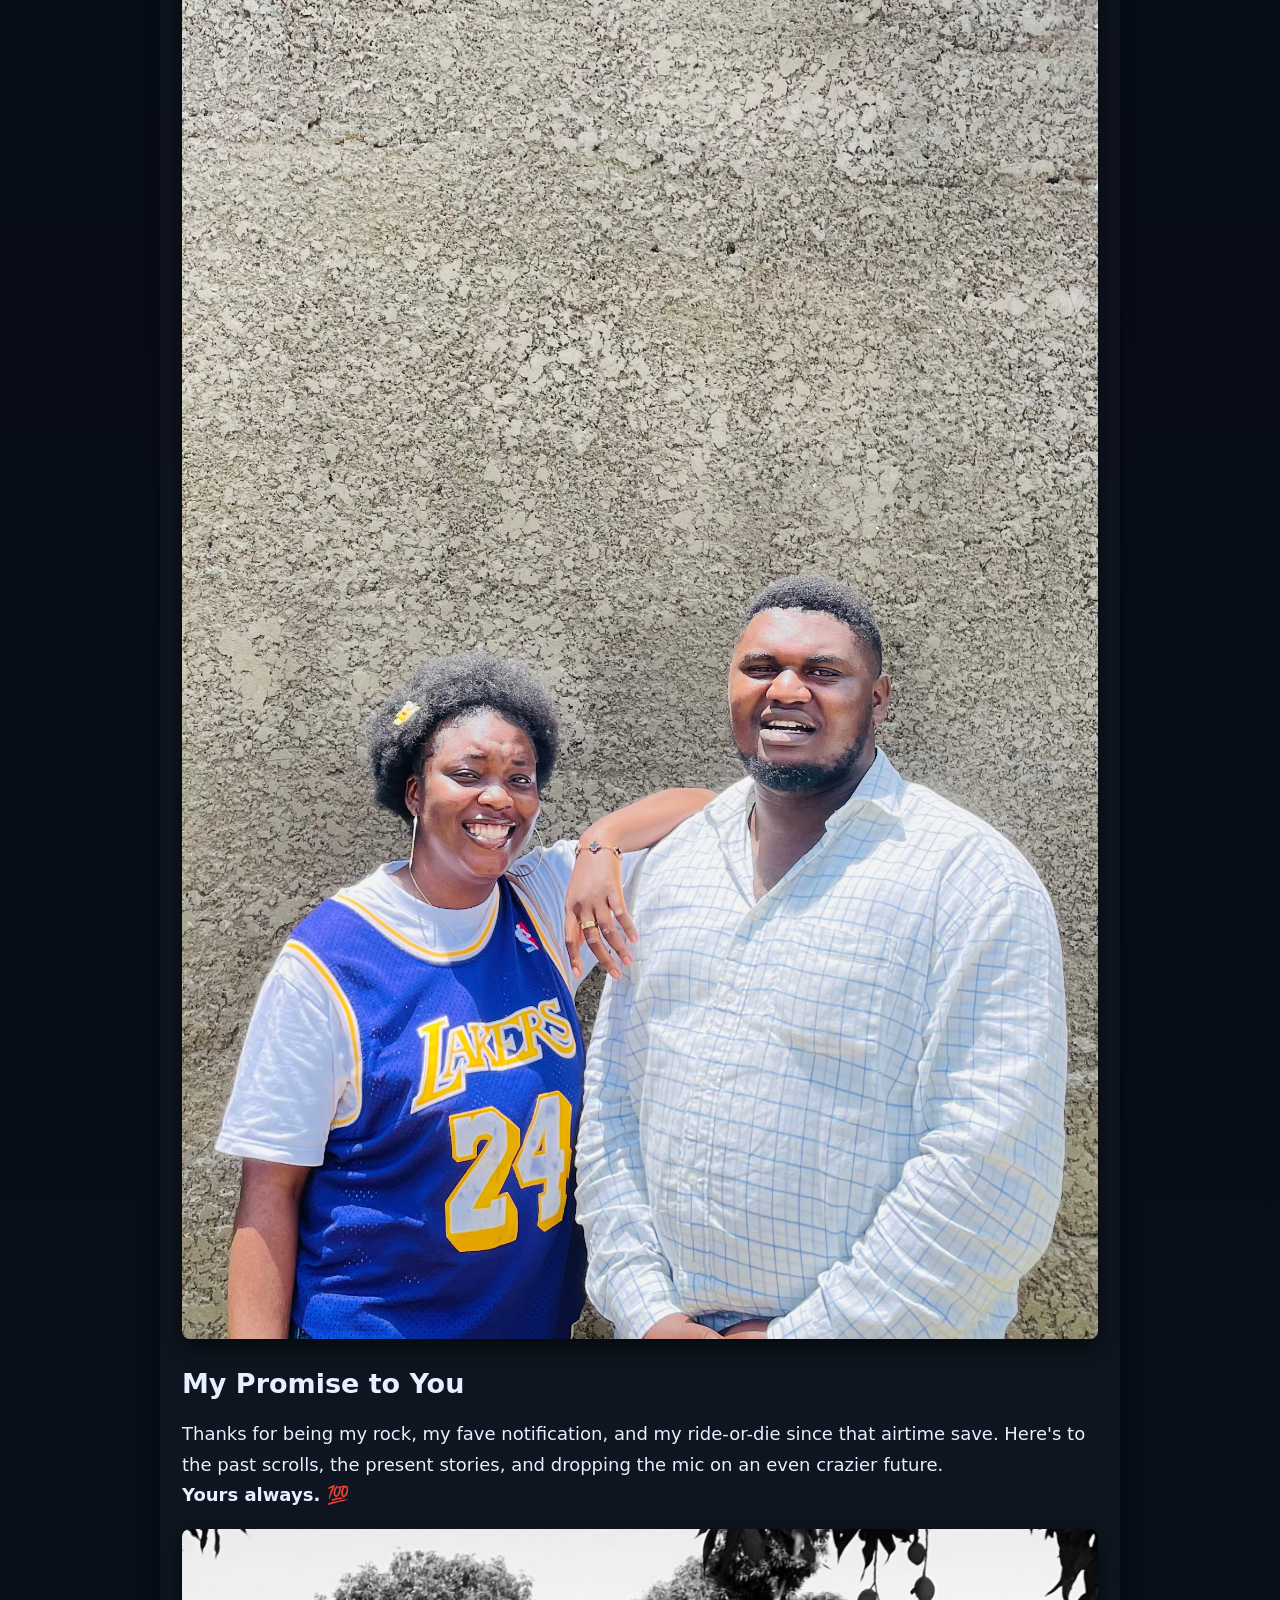
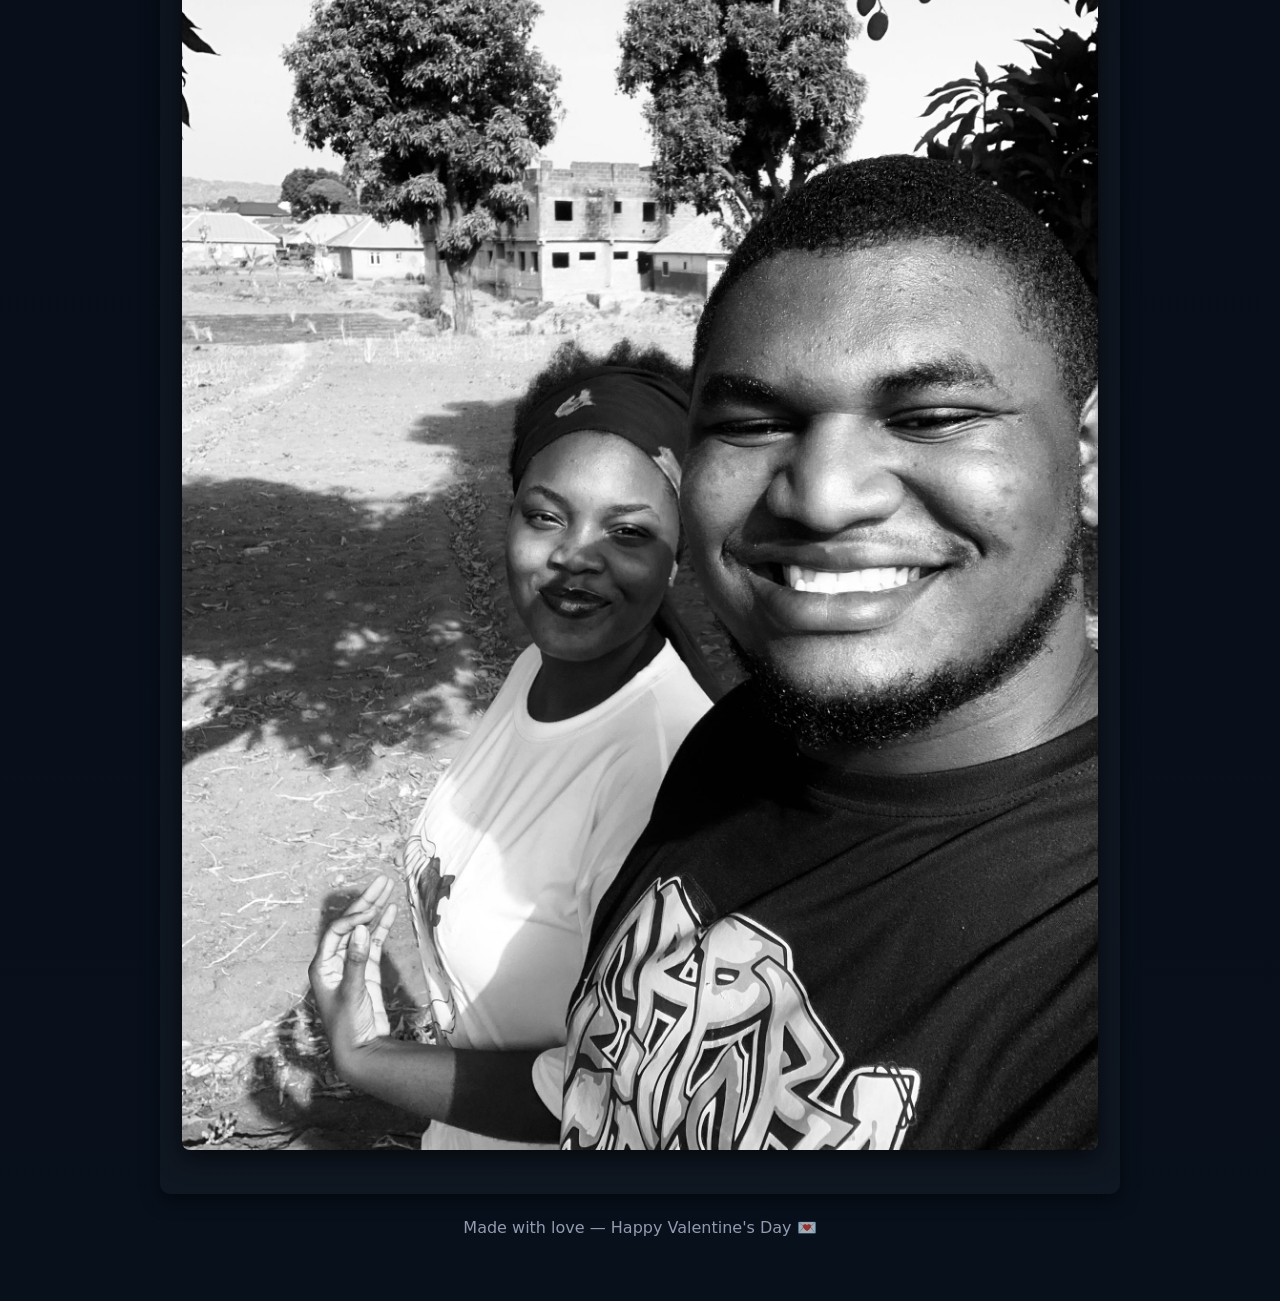
==== commit ff4cd331: "Add Apple Music embed functionality and styles" ====
--- a/valentine.html
+++ b/valentine.html
@@ -11,6 +11,13 @@
       <header class="hero">
         <div class="heart">❤</div>
       </header>
+
+      <div class="music-embed">
+        <div class="apple-open-wrap">
+          <span class="apple-open-label"><h2>Play me on shuffle 🥹🤲🏾🫶🏾</h2></span>
+          <a id="apple-open" class="apple-open" href="https://music.apple.com/ng/playlist/pl.u-JPAZEGNTLo66RJl" target="_blank" rel="noopener">Open in Apple Music</a>
+        </div>
+      </div>
 
       <section class="story" id="story">
         <h2>A letter To The One Who Owns My Heart - Oriaku'm 🤍🫶🏾🥹 </h2>
--- a/css/styles.css
+++ b/css/styles.css
@@ -89,3 +89,29 @@
 /* make sure main content sits above stars */
 .page, .hero, .story-content { position: relative; z-index:2 }
 
+/* Apple Music embed styles */
+.music-embed{max-width:720px; margin:18px auto; text-align:left; color:var(--muted)}
+.music-embed label{display:block; margin-bottom:8px}
+.music-controls{display:flex; gap:8px}
+.music-controls input{flex:1; padding:8px 10px; border-radius:6px; border:1px solid rgba(255,255,255,0.06); background:rgba(255,255,255,0.02); color:var(--text)}
+.music-controls button{padding:8px 12px; border-radius:6px; border:0; background:var(--accent); color:#111; cursor:pointer}
+.music-embed .small{font-size:13px; color:var(--muted); margin-top:8px}
+.apple-embed{margin-top:12px}
+
+.apple-open-wrap{
+  margin-top:10px;
+  text-align:center;
+}
+.apple-open-label{display:block; margin-bottom:6px; color:var(--muted); font-size:13px}
+.apple-open{
+  display:inline-block;
+  padding:10px 16px;
+  background:linear-gradient(90deg, #ffd27a, #ffb857);
+  color:#2b2b2b;
+  border-radius:10px;
+  text-decoration:none;
+  font-weight:700;
+  box-shadow:0 8px 20px rgba(255,178,87,0.12);
+}
+.apple-open:hover{filter:brightness(0.98); text-decoration:none}
+
